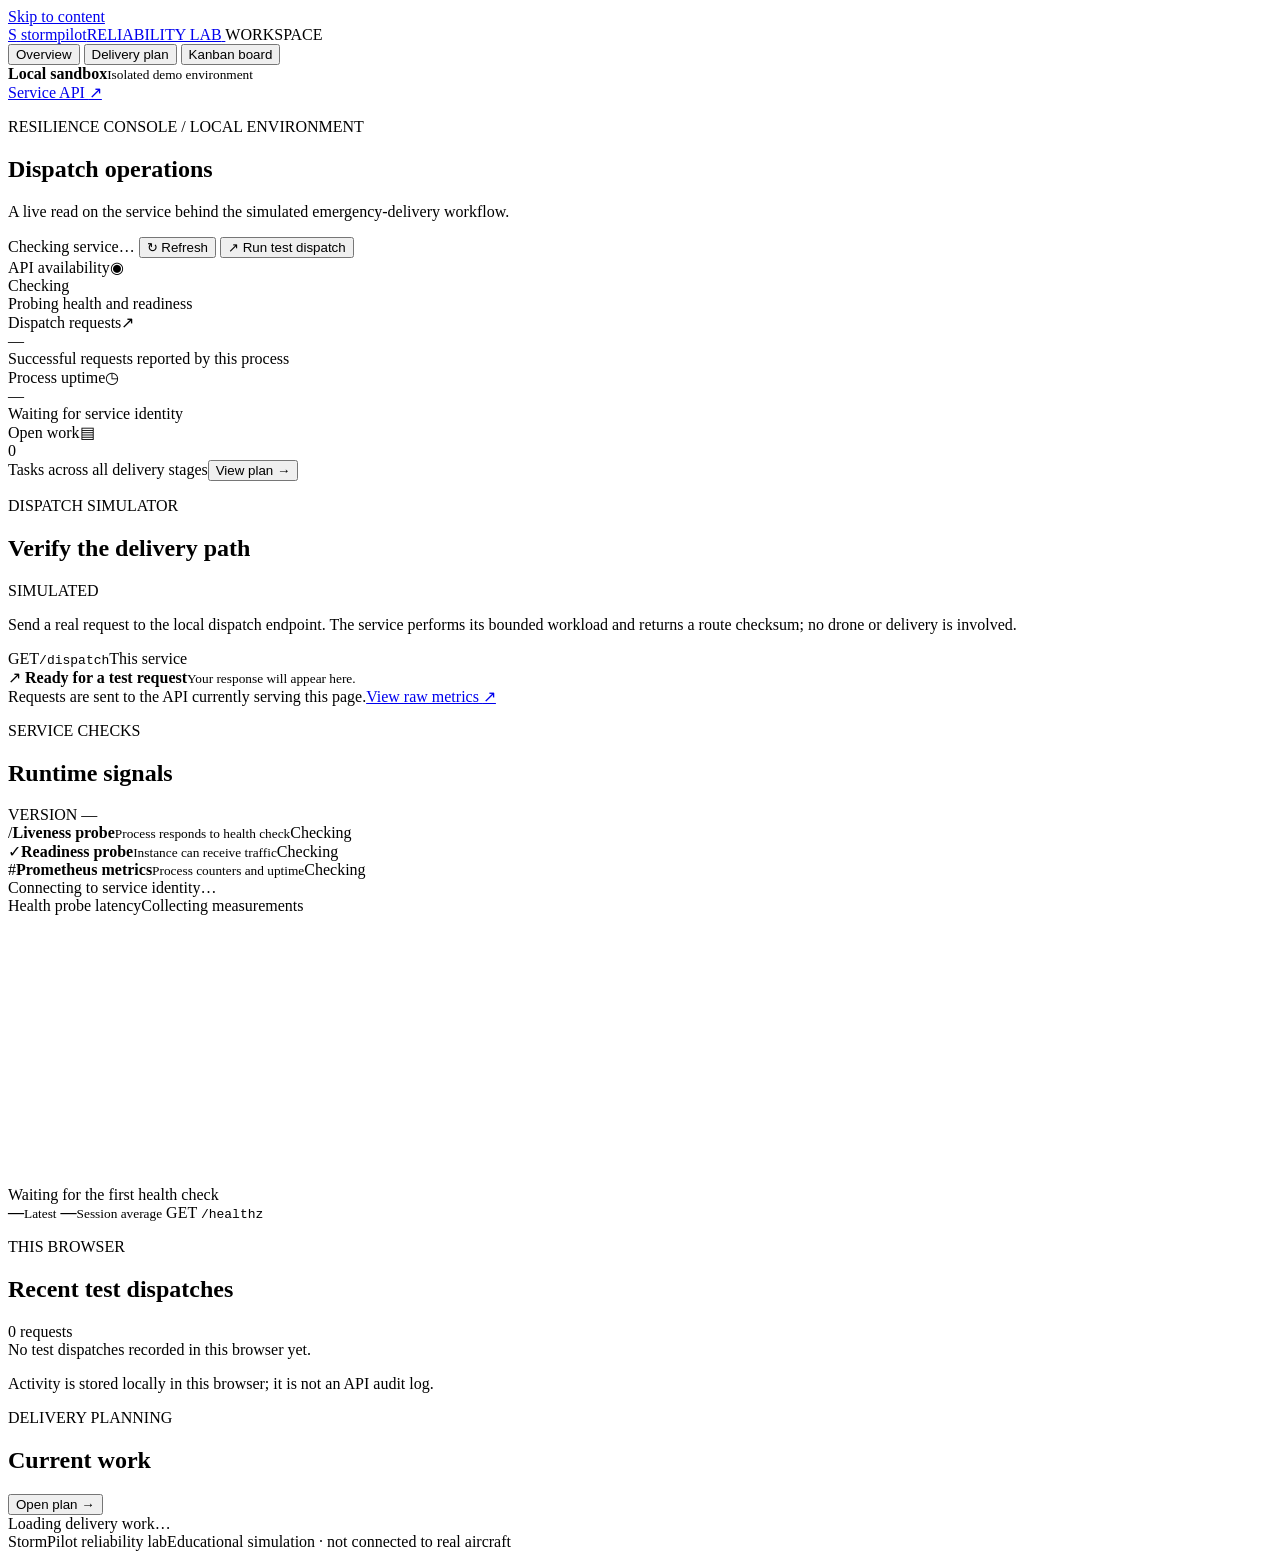
==== app/static/index.html @ d72c87fa "Refactor code structure for improved readability and maintainability" ====
<!doctype html>
<html lang="en">
<head>
<meta charset="utf-8">
<meta name="viewport" content="width=device-width, initial-scale=1">
<meta name="theme-color" content="#f4f5f2">
<meta name="description" content="StormPilot local dispatch reliability and delivery planning console.">
<title>StormPilot — Dispatch operations</title>
<link rel="preconnect" href="https://fonts.googleapis.com">
<link rel="preconnect" href="https://fonts.gstatic.com" crossorigin>
<link href="https://fonts.googleapis.com/css2?family=DM+Sans:wght@400;500;600;700&family=Newsreader:opsz,wght@6..72,500;6..72,600&display=swap" rel="stylesheet">
<link rel="stylesheet" href="/static/style.css">
</head>
<body>
<a class="skip-link" href="#main-content">Skip to content</a>
<div class="app-layout">
  <aside class="sidebar" aria-label="Main navigation">
    <a class="brand" href="#overview" aria-label="StormPilot overview">
      <span class="brand-mark" aria-hidden="true">S</span>
      <span class="brand-name">stormpilot<span>RELIABILITY LAB</span></span>
    </a>
    <span class="nav-caption">WORKSPACE</span>
    <nav class="tabs" aria-label="Workspace">
      <button class="tab active" data-view="overview" type="button"><span class="nav-icon overview-icon" aria-hidden="true"></span>Overview</button>
      <button class="tab" data-view="scrum" type="button"><span class="nav-icon plan-icon" aria-hidden="true"></span>Delivery plan</button>
      <button class="tab" data-view="kanban" type="button"><span class="nav-icon board-icon" aria-hidden="true"></span>Kanban board</button>
    </nav>
    <div class="sidebar-spacer"></div>
    <div class="environment-card">
      <span class="environment-dot" aria-hidden="true"></span>
      <span><strong>Local sandbox</strong><small>Isolated demo environment</small></span>
    </div>
    <a class="api-link" href="/" title="Open the service identity endpoint">Service API <span aria-hidden="true">↗</span></a>
  </aside>

<main id="main-content" class="main-content">
  <section id="view-overview" class="view overview-view">
    <header class="page-header overview-header">
      <div>
        <p class="eyebrow"><span class="live-dot" aria-hidden="true"></span> RESILIENCE CONSOLE <span class="eyebrow-divider">/</span> LOCAL ENVIRONMENT</p>
        <h1>Dispatch operations</h1>
        <p class="page-description">A live read on the service behind the simulated emergency-delivery workflow.</p>
      </div>
      <div class="header-actions">
        <span id="overview-updated" class="updated-label">Checking service…</span>
        <button id="overview-refresh" class="btn btn-ghost" type="button"><span class="button-glyph" aria-hidden="true">↻</span> Refresh</button>
        <button id="dispatch-run" class="btn btn-primary" type="button"><span class="button-glyph" aria-hidden="true">↗</span> Run test dispatch</button>
      </div>
    </header>

    <section class="metric-grid" aria-label="Live service metrics">
      <article class="metric-card service-metric">
        <div class="metric-heading"><span>API availability</span><span class="metric-symbol availability-symbol" aria-hidden="true">◉</span></div>
        <div class="metric-value" id="metric-health">Checking</div>
        <div class="metric-foot"><span id="metric-health-dot" class="status-dot" aria-hidden="true"></span><span id="metric-health-detail">Probing health and readiness</span></div>
      </article>
      <article class="metric-card">
        <div class="metric-heading"><span>Dispatch requests</span><span class="metric-symbol dispatch-symbol" aria-hidden="true">↗</span></div>
        <div class="metric-value" id="metric-dispatches">—</div>
        <div class="metric-foot">Successful requests reported by this process</div>
      </article>
      <article class="metric-card">
        <div class="metric-heading"><span>Process uptime</span><span class="metric-symbol uptime-symbol" aria-hidden="true">◷</span></div>
        <div class="metric-value" id="metric-uptime">—</div>
        <div class="metric-foot" id="metric-instance">Waiting for service identity</div>
      </article>
      <article class="metric-card">
        <div class="metric-heading"><span>Open work</span><span class="metric-symbol work-symbol" aria-hidden="true">▤</span></div>
        <div class="metric-value" id="metric-open-work">0</div>
        <div class="metric-foot"><span id="metric-work-detail">Tasks across all delivery stages</span><button class="text-action" type="button" data-go-view="scrum">View plan <span aria-hidden="true">→</span></button></div>
      </article>
    </section>

    <section class="operations-grid" aria-label="Dispatch and service details">
      <article class="surface dispatch-surface">
        <div class="surface-heading">
          <div><p class="section-kicker">DISPATCH SIMULATOR</p><h2>Verify the delivery path</h2></div>
          <span class="simulation-tag">SIMULATED</span>
        </div>
        <p class="surface-copy">Send a real request to the local dispatch endpoint. The service performs its bounded workload and returns a route checksum; no drone or delivery is involved.</p>
        <div class="dispatch-endpoint"><span class="method-tag">GET</span><code>/dispatch</code><span class="endpoint-local">This service</span></div>
        <div id="dispatch-result" class="dispatch-result" aria-live="polite">
          <span class="result-mark" aria-hidden="true">↗</span>
          <span><strong>Ready for a test request</strong><small>Your response will appear here.</small></span>
        </div>
        <div class="dispatch-footer"><span>Requests are sent to the API currently serving this page.</span><a href="/metrics">View raw metrics <span aria-hidden="true">↗</span></a></div>
      </article>

      <article class="surface checks-surface">
        <div class="surface-heading"><div><p class="section-kicker">SERVICE CHECKS</p><h2>Runtime signals</h2></div><span id="service-version" class="version-tag">VERSION —</span></div>
        <div class="check-row"><span class="check-icon" aria-hidden="true">/</span><span class="check-copy"><strong>Liveness probe</strong><small>Process responds to health check</small></span><span id="check-liveness" class="check-state">Checking</span></div>
        <div class="check-row"><span class="check-icon ready-icon" aria-hidden="true">✓</span><span class="check-copy"><strong>Readiness probe</strong><small>Instance can receive traffic</small></span><span id="check-readiness" class="check-state">Checking</span></div>
        <div class="check-row"><span class="check-icon metrics-icon" aria-hidden="true">#</span><span class="check-copy"><strong>Prometheus metrics</strong><small>Process counters and uptime</small></span><span id="check-metrics" class="check-state">Checking</span></div>
        <div class="checks-note"><span class="status-dot" aria-hidden="true"></span><span id="service-instance">Connecting to service identity…</span></div>
        <div class="probe-trend">
          <div class="probe-trend-heading"><span>Health probe latency</span><span id="probe-window">Collecting measurements</span></div>
          <div class="probe-chart-wrap">
            <svg id="probe-chart" class="probe-chart" viewBox="0 0 360 76" role="img" aria-label="No health probe measurements yet" preserveAspectRatio="none"></svg>
            <span id="probe-empty" class="probe-empty">Waiting for the first health check</span>
          </div>
          <div class="probe-stats">
            <span><strong id="probe-latest">—</strong><small>Latest</small></span>
            <span><strong id="probe-average">—</strong><small>Session average</small></span>
            <span class="probe-endpoint">GET <code>/healthz</code></span>
          </div>
        </div>
      </article>
    </section>

    <section class="lower-grid" aria-label="Recent activity and delivery work">
      <article class="surface activity-surface">
        <div class="surface-heading"><div><p class="section-kicker">THIS BROWSER</p><h2>Recent test dispatches</h2></div><span id="activity-count" class="count-tag">0 requests</span></div>
        <div id="dispatch-activity" class="activity-list"><div class="empty-state">No test dispatches recorded in this browser yet.</div></div>
        <p class="local-note">Activity is stored locally in this browser; it is not an API audit log.</p>
      </article>
      <article class="surface work-surface">
        <div class="surface-heading"><div><p class="section-kicker">DELIVERY PLANNING</p><h2>Current work</h2></div><button class="text-action" type="button" data-go-view="scrum">Open plan <span aria-hidden="true">→</span></button></div>
        <div id="overview-work" class="work-list"><div class="empty-state">Loading delivery work…</div></div>
      </article>
    </section>
    <footer class="page-footer"><span>StormPilot reliability lab</span><span>Educational simulation · not connected to real aircraft</span></footer>
  </section>

  <section id="view-scrum" class="view planning-view" hidden>
    <header class="page-header compact-header"><div><p class="eyebrow">DELIVERY PLANNING <span class="eyebrow-divider">/</span> ITERATION MANAGEMENT</p><h1>Plan the work</h1><p class="page-description">Shape delivery goals, organize the backlog and track sprint progress.</p></div><button id="scrum-new-task" class="btn btn-primary" type="button"><span class="button-glyph" aria-hidden="true">＋</span> New task</button></header>
    <div class="panel">
      <div class="panel-heading"><div><p class="section-kicker">PRODUCT BACKLOG</p><h2>Stories</h2></div></div>
      <form id="story-form" class="form-grid">
        <input name="title" placeholder="User story title" aria-label="User story title" maxlength="200" required>
        <input name="description" placeholder="Description (optional)" aria-label="Story description" maxlength="5000">
        <select name="priority" aria-label="Story priority">
          <option value="low">Low priority</option>
          <option value="medium" selected>Medium priority</option>
          <option value="high">High priority</option>
          <option value="critical">Critical priority</option>
        </select>
        <input name="points" type="number" min="0" max="1000" value="0" title="Story points" aria-label="Story points">
        <select name="sprint_id" id="story-sprint-select" aria-label="Assign story to sprint"><option value="">Backlog</option></select>
        <button class="btn btn-primary" type="submit">Add story</button>
      </form>
      <ul id="story-list" class="card-list"></ul>
    </div>

    <div class="panel">
      <div class="panel-heading"><div><p class="section-kicker">ITERATION MANAGEMENT</p><h2>Sprints</h2></div></div>
      <form id="sprint-form" class="form-grid">
        <input name="name" placeholder="Sprint name" aria-label="Sprint name" maxlength="200" required>
        <input name="goal" placeholder="Sprint goal" aria-label="Sprint goal" maxlength="5000">
        <input name="start_date" type="date" required title="Start date">
        <input name="end_date" type="date" required title="End date">
        <button class="btn btn-primary" type="submit">Create sprint</button>
      </form>
      <div id="sprint-list" class="sprint-grid"></div>
    </div>

    <div class="panel">
      <div class="panel-heading"><div><p class="section-kicker">ASSIGNMENTS</p><h2>Tasks &amp; sprint assignment</h2></div></div>
      <div class="table-wrap">
        <table id="task-table">
          <thead><tr><th>Task</th><th>Sprint</th><th>Status</th><th>Priority</th><th>Assignee</th><th>Due</th><th></th></tr></thead>
          <tbody></tbody>
        </table>
      </div>
    </div>
  </section>

  <section id="view-kanban" class="view" hidden>
    <header class="page-header compact-header board-page-header"><div><p class="eyebrow">DELIVERY PLANNING <span class="eyebrow-divider">/</span> FLOW MANAGEMENT</p><h1>Kanban board</h1><p class="page-description">Move work through delivery and keep in-progress limits visible.</p></div><div class="board-toolbar">
      <button id="wip-toggle" class="btn btn-ghost" type="button">WIP limits</button>
      <button id="kanban-new-task" class="btn btn-primary" type="button"><span class="button-glyph" aria-hidden="true">＋</span> New task</button>
    </div></header>
    <form id="wip-form" class="wip-form" hidden>
      <label>To Do <input name="todo" type="number" min="0" placeholder="∞"></label>
      <label>In Progress <input name="in_progress" type="number" min="0" placeholder="∞"></label>
      <label>Testing <input name="testing" type="number" min="0" placeholder="∞"></label>
      <label>Done <input name="done" type="number" min="0" placeholder="∞"></label>
      <button class="btn btn-primary" type="submit">Save limits</button>
    </form>
    <div id="board" class="board"></div>
  </section>
</main>
</div>

<div id="task-modal" class="modal-backdrop" hidden>
  <form id="task-form" class="modal" role="dialog" aria-modal="true" aria-labelledby="task-modal-title">
    <div class="modal-heading"><div><p class="section-kicker">DELIVERY WORK</p><h2 id="task-modal-title">New task</h2></div><button type="button" id="task-cancel" class="modal-close" aria-label="Close dialog">×</button></div>
    <input type="hidden" name="id">
    <label>Title <input name="title" maxlength="200" required></label>
    <label>Description <textarea name="description" maxlength="5000" rows="3"></textarea></label>
    <div class="form-row">
      <label>Priority
        <select name="priority">
          <option value="low">Low</option><option value="medium" selected>Medium</option><option value="high">High</option><option value="critical">Critical</option>
        </select>
      </label>
      <label>Status
        <select name="status"><option value="todo">To Do</option><option value="in_progress">In Progress</option><option value="testing">Testing</option><option value="done">Done</option></select>
      </label>
    </div>
    <div class="form-row">
      <label>Assignee <input name="assignee" maxlength="100" placeholder="Unassigned"></label>
      <label>Due date <input name="due_date" type="date"></label>
    </div>
    <div class="form-row">
      <label>Sprint <select name="sprint_id" id="task-sprint-select"><option value="">Backlog</option></select></label>
      <label>Story <select name="story_id" id="task-story-select"><option value="">None</option></select></label>
    </div>
    <div class="modal-actions">
      <button type="button" id="task-delete" class="btn btn-danger">Delete task</button>
      <span class="spacer"></span>
      <button type="submit" class="btn btn-primary">Save task</button>
    </div>
  </form>
</div>

<div id="record-modal" class="modal-backdrop" hidden>
  <form id="record-form" class="modal" role="dialog" aria-modal="true" aria-labelledby="record-modal-title">
    <div class="modal-heading">
      <div><p id="record-modal-kicker" class="section-kicker">DELIVERY PLANNING</p><h2 id="record-modal-title">Edit record</h2></div>
      <button type="button" id="record-cancel-icon" class="modal-close" aria-label="Close dialog">×</button>
    </div>
    <div id="record-fields" class="record-fields"></div>
    <div class="modal-actions">
      <button type="button" id="record-cancel" class="btn btn-ghost">Cancel</button>
      <span class="spacer"></span>
      <button type="submit" class="btn btn-primary"><span class="button-glyph" aria-hidden="true">✓</span> Save changes</button>
    </div>
  </form>
</div>

<div id="confirm-modal" class="modal-backdrop" hidden>
  <section class="modal confirm-dialog" role="alertdialog" aria-modal="true" aria-labelledby="confirm-title" aria-describedby="confirm-message">
    <div class="modal-heading">
      <div><p class="section-kicker">CONFIRM ACTION</p><h2 id="confirm-title">Delete record?</h2></div>
      <button type="button" id="confirm-close" class="modal-close" aria-label="Cancel">×</button>
    </div>
    <p id="confirm-message" class="confirm-message"></p>
    <div class="modal-actions">
      <button type="button" id="confirm-cancel" class="btn btn-ghost">Keep record</button>
      <span class="spacer"></span>
      <button type="button" id="confirm-accept" class="btn btn-danger">Delete</button>
    </div>
  </section>
</div>

<div id="toast" role="status" aria-live="polite" hidden></div>
<script src="/static/app.js"></script>
</body>
</html>
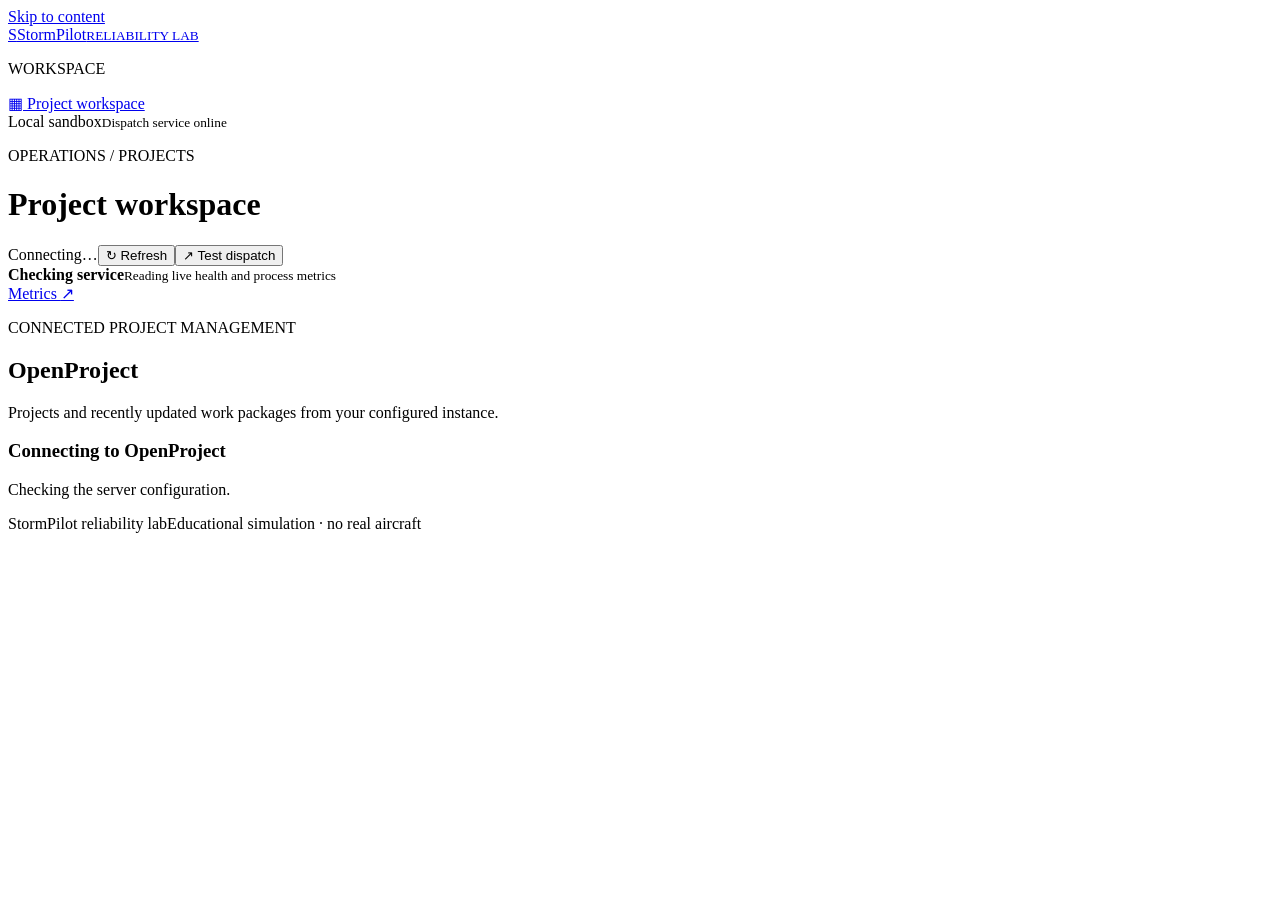
==== commit f95d7e4a: "Refactor project to integrate OpenProject API and remove Kanban functionality - Deleted KANBAN.md do" ====
--- a/app/static/index.html
+++ b/app/static/index.html
@@ -3,247 +3,33 @@
 <head>
 <meta charset="utf-8">
 <meta name="viewport" content="width=device-width, initial-scale=1">
-<meta name="theme-color" content="#f4f5f2">
-<meta name="description" content="StormPilot local dispatch reliability and delivery planning console.">
-<title>StormPilot — Dispatch operations</title>
-<link rel="preconnect" href="https://fonts.googleapis.com">
-<link rel="preconnect" href="https://fonts.gstatic.com" crossorigin>
-<link href="https://fonts.googleapis.com/css2?family=DM+Sans:wght@400;500;600;700&family=Newsreader:opsz,wght@6..72,500;6..72,600&display=swap" rel="stylesheet">
+<meta name="theme-color" content="#f4f6f5">
+<meta name="description" content="StormPilot dispatch reliability and OpenProject workspace.">
+<title>StormPilot | Operations</title>
 <link rel="stylesheet" href="/static/style.css">
+<script src="/static/app.js" defer></script>
 </head>
 <body>
-<a class="skip-link" href="#main-content">Skip to content</a>
-<div class="app-layout">
-  <aside class="sidebar" aria-label="Main navigation">
-    <a class="brand" href="#overview" aria-label="StormPilot overview">
-      <span class="brand-mark" aria-hidden="true">S</span>
-      <span class="brand-name">stormpilot<span>RELIABILITY LAB</span></span>
-    </a>
-    <span class="nav-caption">WORKSPACE</span>
-    <nav class="tabs" aria-label="Workspace">
-      <button class="tab active" data-view="overview" type="button"><span class="nav-icon overview-icon" aria-hidden="true"></span>Overview</button>
-      <button class="tab" data-view="scrum" type="button"><span class="nav-icon plan-icon" aria-hidden="true"></span>Delivery plan</button>
-      <button class="tab" data-view="kanban" type="button"><span class="nav-icon board-icon" aria-hidden="true"></span>Kanban board</button>
-    </nav>
-    <div class="sidebar-spacer"></div>
-    <div class="environment-card">
-      <span class="environment-dot" aria-hidden="true"></span>
-      <span><strong>Local sandbox</strong><small>Isolated demo environment</small></span>
-    </div>
-    <a class="api-link" href="/" title="Open the service identity endpoint">Service API <span aria-hidden="true">↗</span></a>
-  </aside>
-
-<main id="main-content" class="main-content">
-  <section id="view-overview" class="view overview-view">
-    <header class="page-header overview-header">
-      <div>
-        <p class="eyebrow"><span class="live-dot" aria-hidden="true"></span> RESILIENCE CONSOLE <span class="eyebrow-divider">/</span> LOCAL ENVIRONMENT</p>
-        <h1>Dispatch operations</h1>
-        <p class="page-description">A live read on the service behind the simulated emergency-delivery workflow.</p>
-      </div>
-      <div class="header-actions">
-        <span id="overview-updated" class="updated-label">Checking service…</span>
-        <button id="overview-refresh" class="btn btn-ghost" type="button"><span class="button-glyph" aria-hidden="true">↻</span> Refresh</button>
-        <button id="dispatch-run" class="btn btn-primary" type="button"><span class="button-glyph" aria-hidden="true">↗</span> Run test dispatch</button>
-      </div>
-    </header>
-
-    <section class="metric-grid" aria-label="Live service metrics">
-      <article class="metric-card service-metric">
-        <div class="metric-heading"><span>API availability</span><span class="metric-symbol availability-symbol" aria-hidden="true">◉</span></div>
-        <div class="metric-value" id="metric-health">Checking</div>
-        <div class="metric-foot"><span id="metric-health-dot" class="status-dot" aria-hidden="true"></span><span id="metric-health-detail">Probing health and readiness</span></div>
-      </article>
-      <article class="metric-card">
-        <div class="metric-heading"><span>Dispatch requests</span><span class="metric-symbol dispatch-symbol" aria-hidden="true">↗</span></div>
-        <div class="metric-value" id="metric-dispatches">—</div>
-        <div class="metric-foot">Successful requests reported by this process</div>
-      </article>
-      <article class="metric-card">
-        <div class="metric-heading"><span>Process uptime</span><span class="metric-symbol uptime-symbol" aria-hidden="true">◷</span></div>
-        <div class="metric-value" id="metric-uptime">—</div>
-        <div class="metric-foot" id="metric-instance">Waiting for service identity</div>
-      </article>
-      <article class="metric-card">
-        <div class="metric-heading"><span>Open work</span><span class="metric-symbol work-symbol" aria-hidden="true">▤</span></div>
-        <div class="metric-value" id="metric-open-work">0</div>
-        <div class="metric-foot"><span id="metric-work-detail">Tasks across all delivery stages</span><button class="text-action" type="button" data-go-view="scrum">View plan <span aria-hidden="true">→</span></button></div>
-      </article>
-    </section>
-
-    <section class="operations-grid" aria-label="Dispatch and service details">
-      <article class="surface dispatch-surface">
-        <div class="surface-heading">
-          <div><p class="section-kicker">DISPATCH SIMULATOR</p><h2>Verify the delivery path</h2></div>
-          <span class="simulation-tag">SIMULATED</span>
-        </div>
-        <p class="surface-copy">Send a real request to the local dispatch endpoint. The service performs its bounded workload and returns a route checksum; no drone or delivery is involved.</p>
-        <div class="dispatch-endpoint"><span class="method-tag">GET</span><code>/dispatch</code><span class="endpoint-local">This service</span></div>
-        <div id="dispatch-result" class="dispatch-result" aria-live="polite">
-          <span class="result-mark" aria-hidden="true">↗</span>
-          <span><strong>Ready for a test request</strong><small>Your response will appear here.</small></span>
-        </div>
-        <div class="dispatch-footer"><span>Requests are sent to the API currently serving this page.</span><a href="/metrics">View raw metrics <span aria-hidden="true">↗</span></a></div>
-      </article>
-
-      <article class="surface checks-surface">
-        <div class="surface-heading"><div><p class="section-kicker">SERVICE CHECKS</p><h2>Runtime signals</h2></div><span id="service-version" class="version-tag">VERSION —</span></div>
-        <div class="check-row"><span class="check-icon" aria-hidden="true">/</span><span class="check-copy"><strong>Liveness probe</strong><small>Process responds to health check</small></span><span id="check-liveness" class="check-state">Checking</span></div>
-        <div class="check-row"><span class="check-icon ready-icon" aria-hidden="true">✓</span><span class="check-copy"><strong>Readiness probe</strong><small>Instance can receive traffic</small></span><span id="check-readiness" class="check-state">Checking</span></div>
-        <div class="check-row"><span class="check-icon metrics-icon" aria-hidden="true">#</span><span class="check-copy"><strong>Prometheus metrics</strong><small>Process counters and uptime</small></span><span id="check-metrics" class="check-state">Checking</span></div>
-        <div class="checks-note"><span class="status-dot" aria-hidden="true"></span><span id="service-instance">Connecting to service identity…</span></div>
-        <div class="probe-trend">
-          <div class="probe-trend-heading"><span>Health probe latency</span><span id="probe-window">Collecting measurements</span></div>
-          <div class="probe-chart-wrap">
-            <svg id="probe-chart" class="probe-chart" viewBox="0 0 360 76" role="img" aria-label="No health probe measurements yet" preserveAspectRatio="none"></svg>
-            <span id="probe-empty" class="probe-empty">Waiting for the first health check</span>
-          </div>
-          <div class="probe-stats">
-            <span><strong id="probe-latest">—</strong><small>Latest</small></span>
-            <span><strong id="probe-average">—</strong><small>Session average</small></span>
-            <span class="probe-endpoint">GET <code>/healthz</code></span>
-          </div>
-        </div>
-      </article>
-    </section>
-
-    <section class="lower-grid" aria-label="Recent activity and delivery work">
-      <article class="surface activity-surface">
-        <div class="surface-heading"><div><p class="section-kicker">THIS BROWSER</p><h2>Recent test dispatches</h2></div><span id="activity-count" class="count-tag">0 requests</span></div>
-        <div id="dispatch-activity" class="activity-list"><div class="empty-state">No test dispatches recorded in this browser yet.</div></div>
-        <p class="local-note">Activity is stored locally in this browser; it is not an API audit log.</p>
-      </article>
-      <article class="surface work-surface">
-        <div class="surface-heading"><div><p class="section-kicker">DELIVERY PLANNING</p><h2>Current work</h2></div><button class="text-action" type="button" data-go-view="scrum">Open plan <span aria-hidden="true">→</span></button></div>
-        <div id="overview-work" class="work-list"><div class="empty-state">Loading delivery work…</div></div>
-      </article>
-    </section>
-    <footer class="page-footer"><span>StormPilot reliability lab</span><span>Educational simulation · not connected to real aircraft</span></footer>
-  </section>
-
-  <section id="view-scrum" class="view planning-view" hidden>
-    <header class="page-header compact-header"><div><p class="eyebrow">DELIVERY PLANNING <span class="eyebrow-divider">/</span> ITERATION MANAGEMENT</p><h1>Plan the work</h1><p class="page-description">Shape delivery goals, organize the backlog and track sprint progress.</p></div><button id="scrum-new-task" class="btn btn-primary" type="button"><span class="button-glyph" aria-hidden="true">＋</span> New task</button></header>
-    <div class="panel">
-      <div class="panel-heading"><div><p class="section-kicker">PRODUCT BACKLOG</p><h2>Stories</h2></div></div>
-      <form id="story-form" class="form-grid">
-        <input name="title" placeholder="User story title" aria-label="User story title" maxlength="200" required>
-        <input name="description" placeholder="Description (optional)" aria-label="Story description" maxlength="5000">
-        <select name="priority" aria-label="Story priority">
-          <option value="low">Low priority</option>
-          <option value="medium" selected>Medium priority</option>
-          <option value="high">High priority</option>
-          <option value="critical">Critical priority</option>
-        </select>
-        <input name="points" type="number" min="0" max="1000" value="0" title="Story points" aria-label="Story points">
-        <select name="sprint_id" id="story-sprint-select" aria-label="Assign story to sprint"><option value="">Backlog</option></select>
-        <button class="btn btn-primary" type="submit">Add story</button>
-      </form>
-      <ul id="story-list" class="card-list"></ul>
-    </div>
-
-    <div class="panel">
-      <div class="panel-heading"><div><p class="section-kicker">ITERATION MANAGEMENT</p><h2>Sprints</h2></div></div>
-      <form id="sprint-form" class="form-grid">
-        <input name="name" placeholder="Sprint name" aria-label="Sprint name" maxlength="200" required>
-        <input name="goal" placeholder="Sprint goal" aria-label="Sprint goal" maxlength="5000">
-        <input name="start_date" type="date" required title="Start date">
-        <input name="end_date" type="date" required title="End date">
-        <button class="btn btn-primary" type="submit">Create sprint</button>
-      </form>
-      <div id="sprint-list" class="sprint-grid"></div>
-    </div>
-
-    <div class="panel">
-      <div class="panel-heading"><div><p class="section-kicker">ASSIGNMENTS</p><h2>Tasks &amp; sprint assignment</h2></div></div>
-      <div class="table-wrap">
-        <table id="task-table">
-          <thead><tr><th>Task</th><th>Sprint</th><th>Status</th><th>Priority</th><th>Assignee</th><th>Due</th><th></th></tr></thead>
-          <tbody></tbody>
-        </table>
-      </div>
+<a class="skip-link" href="#main">Skip to content</a>
+<aside class="sidebar">
+  <a class="brand" href="/ui"><span class="brand-icon">S</span><span>StormPilot<small>RELIABILITY LAB</small></span></a>
+  <p class="nav-label">WORKSPACE</p>
+  <a class="nav-link active" href="#workspace" aria-current="page"><span aria-hidden="true">▦</span> Project workspace</a>
+  <div class="sidebar-bottom"><span class="status-dot"></span><span>Local sandbox<small>Dispatch service online</small></span></div>
+</aside>
+<main id="main" class="main">
+  <header class="topbar"><div><p class="eyebrow">OPERATIONS / PROJECTS</p><h1>Project workspace</h1></div><div class="top-actions"><span id="last-updated" class="muted">Connecting…</span><button id="refresh" class="button secondary" type="button"><span aria-hidden="true">↻</span> Refresh</button><button id="dispatch" class="button primary" type="button"><span aria-hidden="true">↗</span> Test dispatch</button></div></header>
+  <section class="service-strip" aria-label="Dispatch API status"><div><span class="signal"></span><span><strong id="service-state">Checking service</strong><small id="service-detail">Reading live health and process metrics</small></span></div><a href="/metrics">Metrics <span aria-hidden="true">↗</span></a></section>
+  <section class="workspace-head"><div><p class="eyebrow">CONNECTED PROJECT MANAGEMENT</p><h2>OpenProject</h2><p>Projects and recently updated work packages from your configured instance.</p></div><a id="instance-link" class="button secondary" href="#" target="_blank" rel="noopener noreferrer" hidden>Open instance <span aria-hidden="true">↗</span></a></section>
+  <section id="workspace-state" class="state-panel" aria-live="polite"><span class="spinner" aria-hidden="true"></span><div><h3>Connecting to OpenProject</h3><p>Checking the server configuration.</p></div></section>
+  <section id="workspace-data" hidden>
+    <div class="summary-row"><div><strong id="project-count">—</strong><span>Projects</span></div><div><strong id="work-count">—</strong><span>Work packages</span></div><span id="instance-host" class="host-label"></span></div>
+    <div class="content-grid">
+      <section class="data-section"><div class="section-heading"><div><p class="eyebrow">YOUR PORTFOLIO</p><h3>Projects</h3></div><span id="project-total" class="count">0</span></div><div id="projects" class="project-list"></div></section>
+      <section class="data-section"><div class="section-heading"><div><p class="eyebrow">LATEST ACTIVITY</p><h3>Work packages</h3></div><span id="work-total" class="count">0</span></div><div id="work-packages" class="work-list"></div></section>
     </div>
   </section>
-
-  <section id="view-kanban" class="view" hidden>
-    <header class="page-header compact-header board-page-header"><div><p class="eyebrow">DELIVERY PLANNING <span class="eyebrow-divider">/</span> FLOW MANAGEMENT</p><h1>Kanban board</h1><p class="page-description">Move work through delivery and keep in-progress limits visible.</p></div><div class="board-toolbar">
-      <button id="wip-toggle" class="btn btn-ghost" type="button">WIP limits</button>
-      <button id="kanban-new-task" class="btn btn-primary" type="button"><span class="button-glyph" aria-hidden="true">＋</span> New task</button>
-    </div></header>
-    <form id="wip-form" class="wip-form" hidden>
-      <label>To Do <input name="todo" type="number" min="0" placeholder="∞"></label>
-      <label>In Progress <input name="in_progress" type="number" min="0" placeholder="∞"></label>
-      <label>Testing <input name="testing" type="number" min="0" placeholder="∞"></label>
-      <label>Done <input name="done" type="number" min="0" placeholder="∞"></label>
-      <button class="btn btn-primary" type="submit">Save limits</button>
-    </form>
-    <div id="board" class="board"></div>
-  </section>
+  <footer><span>StormPilot reliability lab</span><span>Educational simulation · no real aircraft</span></footer>
 </main>
-</div>
-
-<div id="task-modal" class="modal-backdrop" hidden>
-  <form id="task-form" class="modal" role="dialog" aria-modal="true" aria-labelledby="task-modal-title">
-    <div class="modal-heading"><div><p class="section-kicker">DELIVERY WORK</p><h2 id="task-modal-title">New task</h2></div><button type="button" id="task-cancel" class="modal-close" aria-label="Close dialog">×</button></div>
-    <input type="hidden" name="id">
-    <label>Title <input name="title" maxlength="200" required></label>
-    <label>Description <textarea name="description" maxlength="5000" rows="3"></textarea></label>
-    <div class="form-row">
-      <label>Priority
-        <select name="priority">
-          <option value="low">Low</option><option value="medium" selected>Medium</option><option value="high">High</option><option value="critical">Critical</option>
-        </select>
-      </label>
-      <label>Status
-        <select name="status"><option value="todo">To Do</option><option value="in_progress">In Progress</option><option value="testing">Testing</option><option value="done">Done</option></select>
-      </label>
-    </div>
-    <div class="form-row">
-      <label>Assignee <input name="assignee" maxlength="100" placeholder="Unassigned"></label>
-      <label>Due date <input name="due_date" type="date"></label>
-    </div>
-    <div class="form-row">
-      <label>Sprint <select name="sprint_id" id="task-sprint-select"><option value="">Backlog</option></select></label>
-      <label>Story <select name="story_id" id="task-story-select"><option value="">None</option></select></label>
-    </div>
-    <div class="modal-actions">
-      <button type="button" id="task-delete" class="btn btn-danger">Delete task</button>
-      <span class="spacer"></span>
-      <button type="submit" class="btn btn-primary">Save task</button>
-    </div>
-  </form>
-</div>
-
-<div id="record-modal" class="modal-backdrop" hidden>
-  <form id="record-form" class="modal" role="dialog" aria-modal="true" aria-labelledby="record-modal-title">
-    <div class="modal-heading">
-      <div><p id="record-modal-kicker" class="section-kicker">DELIVERY PLANNING</p><h2 id="record-modal-title">Edit record</h2></div>
-      <button type="button" id="record-cancel-icon" class="modal-close" aria-label="Close dialog">×</button>
-    </div>
-    <div id="record-fields" class="record-fields"></div>
-    <div class="modal-actions">
-      <button type="button" id="record-cancel" class="btn btn-ghost">Cancel</button>
-      <span class="spacer"></span>
-      <button type="submit" class="btn btn-primary"><span class="button-glyph" aria-hidden="true">✓</span> Save changes</button>
-    </div>
-  </form>
-</div>
-
-<div id="confirm-modal" class="modal-backdrop" hidden>
-  <section class="modal confirm-dialog" role="alertdialog" aria-modal="true" aria-labelledby="confirm-title" aria-describedby="confirm-message">
-    <div class="modal-heading">
-      <div><p class="section-kicker">CONFIRM ACTION</p><h2 id="confirm-title">Delete record?</h2></div>
-      <button type="button" id="confirm-close" class="modal-close" aria-label="Cancel">×</button>
-    </div>
-    <p id="confirm-message" class="confirm-message"></p>
-    <div class="modal-actions">
-      <button type="button" id="confirm-cancel" class="btn btn-ghost">Keep record</button>
-      <span class="spacer"></span>
-      <button type="button" id="confirm-accept" class="btn btn-danger">Delete</button>
-    </div>
-  </section>
-</div>
-
-<div id="toast" role="status" aria-live="polite" hidden></div>
-<script src="/static/app.js"></script>
 </body>
 </html>
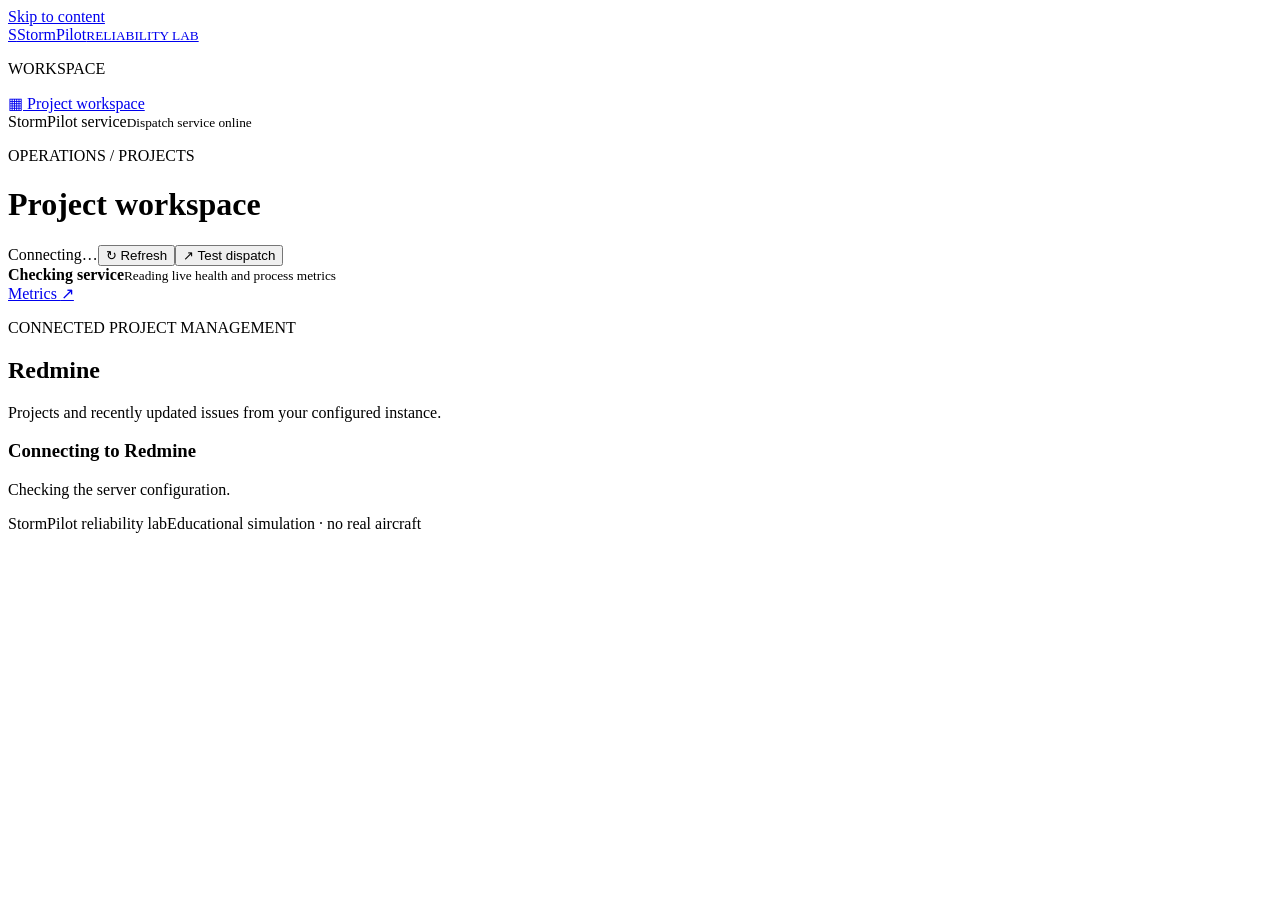
==== commit 3aa4f875: "Refactor application to integrate Redmine instead of OpenProject - Updated server API to handle requ" ====
--- a/app/static/index.html
+++ b/app/static/index.html
@@ -4,7 +4,7 @@
 <meta charset="utf-8">
 <meta name="viewport" content="width=device-width, initial-scale=1">
 <meta name="theme-color" content="#f4f6f5">
-<meta name="description" content="StormPilot dispatch reliability and OpenProject workspace.">
+<meta name="description" content="StormPilot dispatch reliability and Redmine workspace.">
 <title>StormPilot | Operations</title>
 <link rel="stylesheet" href="/static/style.css">
 <script src="/static/app.js" defer></script>
@@ -15,18 +15,18 @@
   <a class="brand" href="/ui"><span class="brand-icon">S</span><span>StormPilot<small>RELIABILITY LAB</small></span></a>
   <p class="nav-label">WORKSPACE</p>
   <a class="nav-link active" href="#workspace" aria-current="page"><span aria-hidden="true">▦</span> Project workspace</a>
-  <div class="sidebar-bottom"><span class="status-dot"></span><span>Local sandbox<small>Dispatch service online</small></span></div>
+  <div class="sidebar-bottom"><span class="status-dot"></span><span>StormPilot service<small>Dispatch service online</small></span></div>
 </aside>
 <main id="main" class="main">
   <header class="topbar"><div><p class="eyebrow">OPERATIONS / PROJECTS</p><h1>Project workspace</h1></div><div class="top-actions"><span id="last-updated" class="muted">Connecting…</span><button id="refresh" class="button secondary" type="button"><span aria-hidden="true">↻</span> Refresh</button><button id="dispatch" class="button primary" type="button"><span aria-hidden="true">↗</span> Test dispatch</button></div></header>
   <section class="service-strip" aria-label="Dispatch API status"><div><span class="signal"></span><span><strong id="service-state">Checking service</strong><small id="service-detail">Reading live health and process metrics</small></span></div><a href="/metrics">Metrics <span aria-hidden="true">↗</span></a></section>
-  <section class="workspace-head"><div><p class="eyebrow">CONNECTED PROJECT MANAGEMENT</p><h2>OpenProject</h2><p>Projects and recently updated work packages from your configured instance.</p></div><a id="instance-link" class="button secondary" href="#" target="_blank" rel="noopener noreferrer" hidden>Open instance <span aria-hidden="true">↗</span></a></section>
-  <section id="workspace-state" class="state-panel" aria-live="polite"><span class="spinner" aria-hidden="true"></span><div><h3>Connecting to OpenProject</h3><p>Checking the server configuration.</p></div></section>
+  <section class="workspace-head"><div><p class="eyebrow">CONNECTED PROJECT MANAGEMENT</p><h2>Redmine</h2><p>Projects and recently updated issues from your configured instance.</p></div><a id="instance-link" class="button secondary" href="#" target="_blank" rel="noopener noreferrer" hidden>Open instance <span aria-hidden="true">↗</span></a></section>
+  <section id="workspace-state" class="state-panel" aria-live="polite"><span class="spinner" aria-hidden="true"></span><div><h3>Connecting to Redmine</h3><p>Checking the server configuration.</p></div></section>
   <section id="workspace-data" hidden>
-    <div class="summary-row"><div><strong id="project-count">—</strong><span>Projects</span></div><div><strong id="work-count">—</strong><span>Work packages</span></div><span id="instance-host" class="host-label"></span></div>
+    <div class="summary-row"><div><strong id="project-count">—</strong><span>Projects</span></div><div><strong id="issues-count">—</strong><span>Issues</span></div><span id="instance-host" class="host-label"></span></div>
     <div class="content-grid">
       <section class="data-section"><div class="section-heading"><div><p class="eyebrow">YOUR PORTFOLIO</p><h3>Projects</h3></div><span id="project-total" class="count">0</span></div><div id="projects" class="project-list"></div></section>
-      <section class="data-section"><div class="section-heading"><div><p class="eyebrow">LATEST ACTIVITY</p><h3>Work packages</h3></div><span id="work-total" class="count">0</span></div><div id="work-packages" class="work-list"></div></section>
+      <section class="data-section"><div class="section-heading"><div><p class="eyebrow">LATEST ACTIVITY</p><h3>Issues</h3></div><span id="issues-total" class="count">0</span></div><div id="issues" class="work-list"></div></section>
     </div>
   </section>
   <footer><span>StormPilot reliability lab</span><span>Educational simulation · no real aircraft</span></footer>
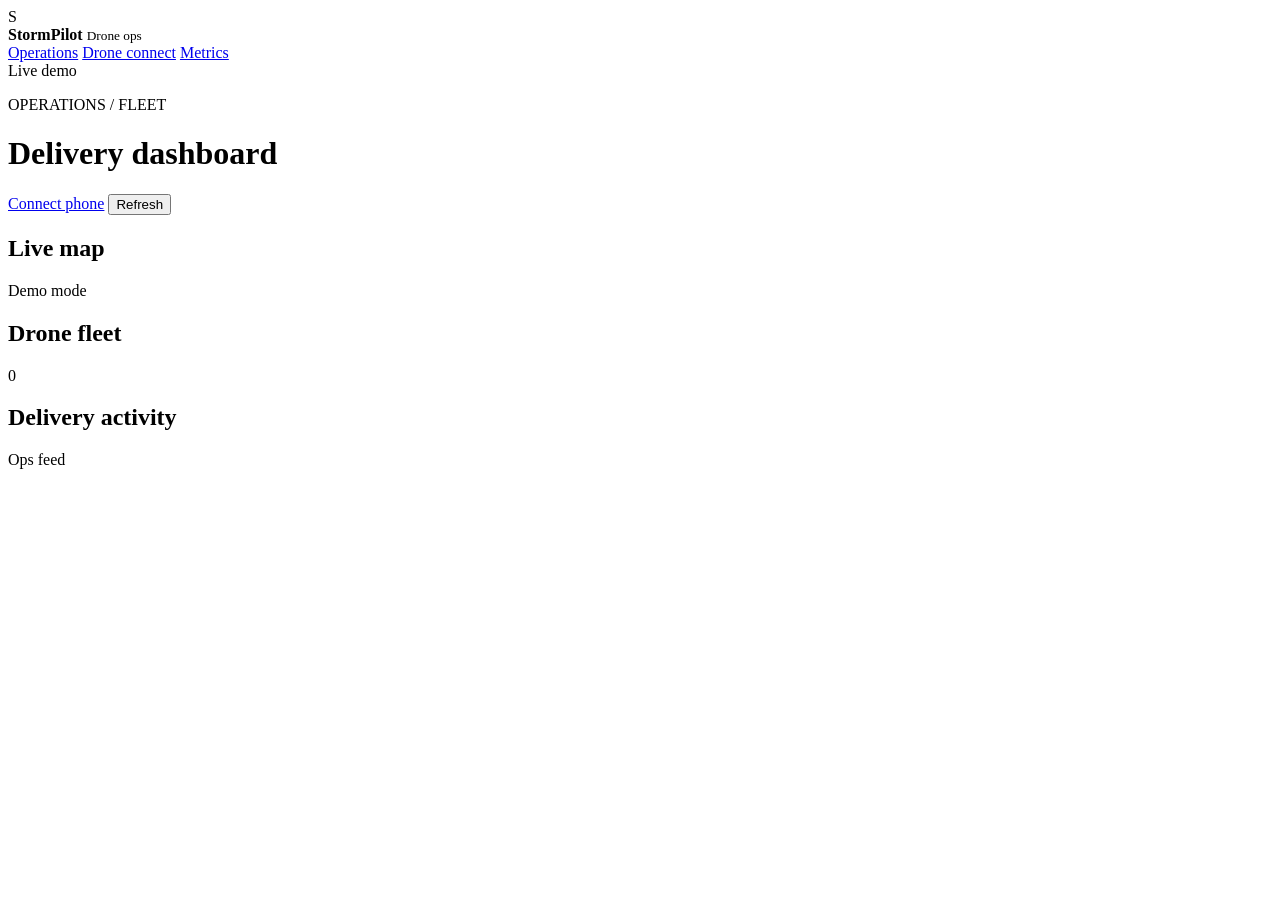
==== commit 4b3768f5: "feat: Revamp UI for StormPilot Fleet Operations - Updated index.html to enhance layout and navigatio" ====
--- a/app/static/index.html
+++ b/app/static/index.html
@@ -1,35 +1,75 @@
-<!doctype html>
+﻿<!doctype html>
 <html lang="en">
 <head>
-<meta charset="utf-8">
-<meta name="viewport" content="width=device-width, initial-scale=1">
-<meta name="theme-color" content="#f4f6f5">
-<meta name="description" content="StormPilot dispatch reliability and Redmine workspace.">
-<title>StormPilot | Operations</title>
-<link rel="stylesheet" href="/static/style.css">
-<script src="/static/app.js" defer></script>
+  <meta charset="utf-8">
+  <meta name="viewport" content="width=device-width, initial-scale=1">
+  <meta name="theme-color" content="#0b1220">
+  <title>StormPilot Fleet Operations</title>
+  <link rel="stylesheet" href="/static/style.css">
 </head>
 <body>
-<a class="skip-link" href="#main">Skip to content</a>
-<aside class="sidebar">
-  <a class="brand" href="/ui"><span class="brand-icon">S</span><span>StormPilot<small>RELIABILITY LAB</small></span></a>
-  <p class="nav-label">WORKSPACE</p>
-  <a class="nav-link active" href="#workspace" aria-current="page"><span aria-hidden="true">▦</span> Project workspace</a>
-  <div class="sidebar-bottom"><span class="status-dot"></span><span>StormPilot service<small>Dispatch service online</small></span></div>
-</aside>
-<main id="main" class="main">
-  <header class="topbar"><div><p class="eyebrow">OPERATIONS / PROJECTS</p><h1>Project workspace</h1></div><div class="top-actions"><span id="last-updated" class="muted">Connecting…</span><button id="refresh" class="button secondary" type="button"><span aria-hidden="true">↻</span> Refresh</button><button id="dispatch" class="button primary" type="button"><span aria-hidden="true">↗</span> Test dispatch</button></div></header>
-  <section class="service-strip" aria-label="Dispatch API status"><div><span class="signal"></span><span><strong id="service-state">Checking service</strong><small id="service-detail">Reading live health and process metrics</small></span></div><a href="/metrics">Metrics <span aria-hidden="true">↗</span></a></section>
-  <section class="workspace-head"><div><p class="eyebrow">CONNECTED PROJECT MANAGEMENT</p><h2>Redmine</h2><p>Projects and recently updated issues from your configured instance.</p></div><a id="instance-link" class="button secondary" href="#" target="_blank" rel="noopener noreferrer" hidden>Open instance <span aria-hidden="true">↗</span></a></section>
-  <section id="workspace-state" class="state-panel" aria-live="polite"><span class="spinner" aria-hidden="true"></span><div><h3>Connecting to Redmine</h3><p>Checking the server configuration.</p></div></section>
-  <section id="workspace-data" hidden>
-    <div class="summary-row"><div><strong id="project-count">—</strong><span>Projects</span></div><div><strong id="issues-count">—</strong><span>Issues</span></div><span id="instance-host" class="host-label"></span></div>
-    <div class="content-grid">
-      <section class="data-section"><div class="section-heading"><div><p class="eyebrow">YOUR PORTFOLIO</p><h3>Projects</h3></div><span id="project-total" class="count">0</span></div><div id="projects" class="project-list"></div></section>
-      <section class="data-section"><div class="section-heading"><div><p class="eyebrow">LATEST ACTIVITY</p><h3>Issues</h3></div><span id="issues-total" class="count">0</span></div><div id="issues" class="work-list"></div></section>
-    </div>
-  </section>
-  <footer><span>StormPilot reliability lab</span><span>Educational simulation · no real aircraft</span></footer>
-</main>
+  <div class="layout">
+    <aside class="sidebar">
+      <div class="brand">
+        <div class="brand-mark">S</div>
+        <div>
+          <strong>StormPilot</strong>
+          <small>Drone ops</small>
+        </div>
+      </div>
+      <nav>
+        <a class="nav-item active" href="/ui">Operations</a>
+        <a class="nav-item" href="/drone/connect">Drone connect</a>
+        <a class="nav-item" href="/metrics">Metrics</a>
+      </nav>
+      <div class="sidebar-footer">
+        <span class="status-dot"></span>
+        <span>Live demo</span>
+      </div>
+    </aside>
+
+    <main class="main-content">
+      <header class="topbar">
+        <div>
+          <p class="eyebrow">OPERATIONS / FLEET</p>
+          <h1>Delivery dashboard</h1>
+        </div>
+        <div class="top-actions">
+          <a class="button secondary" href="/drone/connect">Connect phone</a>
+          <button id="refreshButton" class="button primary" type="button">Refresh</button>
+        </div>
+      </header>
+
+      <section class="stats-grid" id="statsGrid"></section>
+
+      <section class="panel map-panel">
+        <div class="panel-header">
+          <h2>Live map</h2>
+          <span id="mapStatus" class="pill warning">Demo mode</span>
+        </div>
+        <div id="map" aria-label="Google map of drone fleet"></div>
+      </section>
+
+      <section class="content-grid">
+        <section class="panel">
+          <div class="panel-header">
+            <h2>Drone fleet</h2>
+            <span id="fleetCount" class="pill">0</span>
+          </div>
+          <div id="fleetList" class="fleet-list"></div>
+        </section>
+
+        <section class="panel">
+          <div class="panel-header">
+            <h2>Delivery activity</h2>
+            <span class="pill neutral">Ops feed</span>
+          </div>
+          <div id="deliveryList" class="delivery-list"></div>
+        </section>
+      </section>
+    </main>
+  </div>
+
+  <script src="/static/app.js" defer></script>
 </body>
-</html>
+</html>
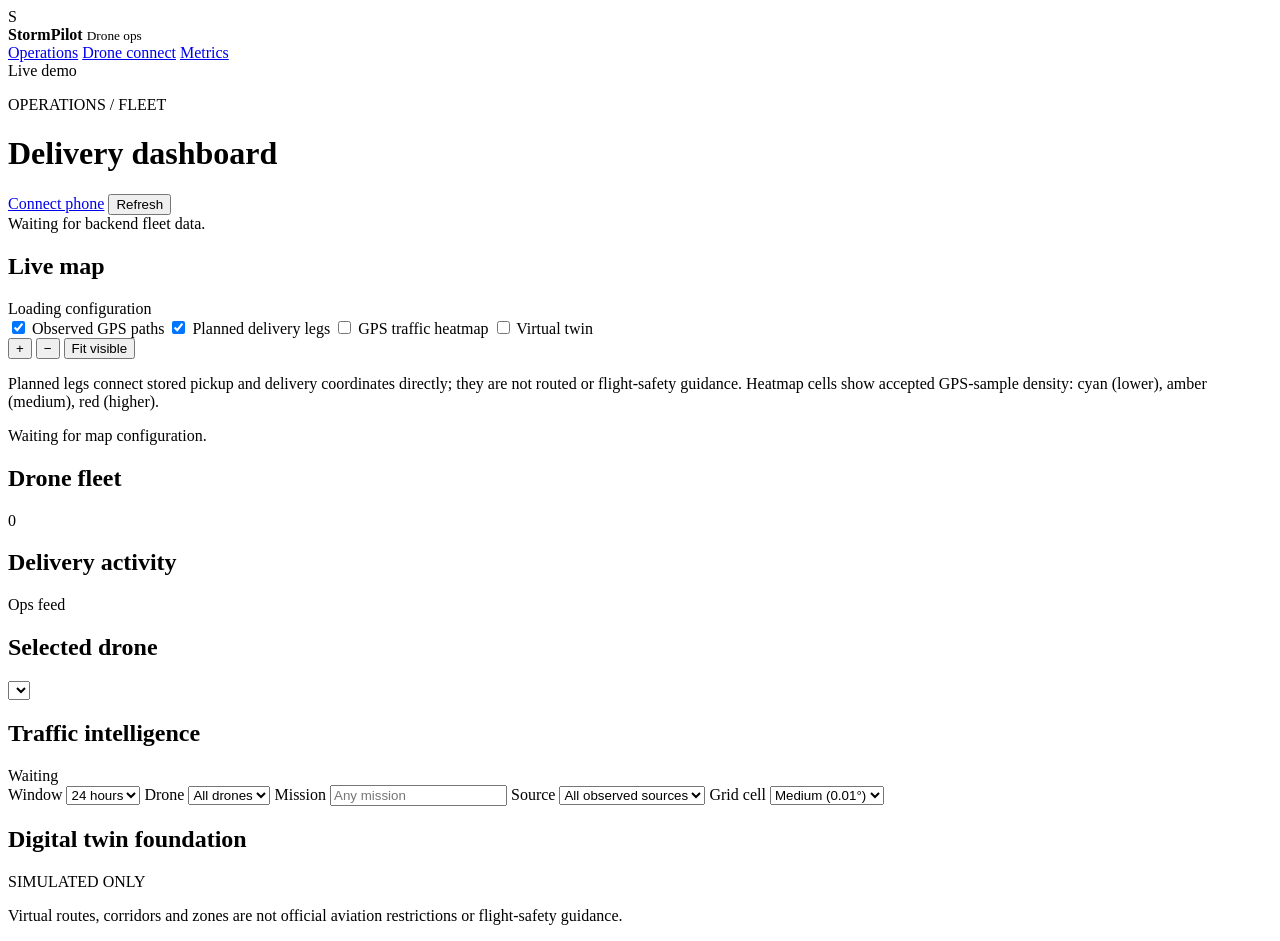
==== commit 87098921: "feat: add live fleet command centre and digital twin Co-authored-by: Copilot <223556219+Copilot@user" ====
--- a/app/static/index.html
+++ b/app/static/index.html
@@ -40,13 +40,27 @@
         </div>
       </header>
 
+      <div id="fleetMessage" class="status-block" role="status">Waiting for backend fleet data.</div>
       <section class="stats-grid" id="statsGrid"></section>
 
       <section class="panel map-panel">
         <div class="panel-header">
           <h2>Live map</h2>
-          <span id="mapStatus" class="pill warning">Demo mode</span>
+          <span id="mapStatus" class="pill warning">Loading configuration</span>
         </div>
+        <div class="map-toolbar">
+          <label><input id="showObservedRoutes" type="checkbox" checked> Observed GPS paths</label>
+          <label><input id="showPlannedRoutes" type="checkbox" checked> Planned delivery legs</label>
+          <label><input id="showTraffic" type="checkbox"> GPS traffic heatmap</label>
+          <label><input id="showTwin" type="checkbox"> Virtual twin</label>
+          <div class="map-actions">
+            <button id="zoomIn" class="button secondary" type="button" aria-label="Zoom in">+</button>
+            <button id="zoomOut" class="button secondary" type="button" aria-label="Zoom out">−</button>
+            <button id="fitMap" class="button secondary" type="button">Fit visible</button>
+          </div>
+        </div>
+        <p class="muted-copy map-note">Planned legs connect stored pickup and delivery coordinates directly; they are not routed or flight-safety guidance. Heatmap cells show accepted GPS-sample density: cyan (lower), amber (medium), red (higher).</p>
+        <div id="mapMessage" class="status-block" role="status">Waiting for map configuration.</div>
         <div id="map" aria-label="Google map of drone fleet"></div>
       </section>
 
@@ -67,6 +81,50 @@
           <div id="deliveryList" class="delivery-list"></div>
         </section>
       </section>
+
+      <section class="content-grid intelligence-grid">
+        <section class="panel">
+          <div class="panel-header">
+            <h2>Selected drone</h2>
+            <select id="selectedDrone" aria-label="Select drone"></select>
+          </div>
+          <div id="droneDetails" class="details-grid"></div>
+        </section>
+
+        <section class="panel">
+          <div class="panel-header"><h2>Traffic intelligence</h2><span id="trafficOrigin" class="pill neutral">Waiting</span></div>
+          <div class="traffic-filters">
+            <label>Window
+              <select id="trafficWindow">
+                <option value="1">1 hour</option><option value="6">6 hours</option>
+                <option value="24" selected>24 hours</option><option value="168">7 days</option>
+              </select>
+            </label>
+            <label>Drone <select id="trafficDrone"><option value="">All drones</option></select></label>
+            <label>Mission <input id="trafficMission" type="text" maxlength="64" placeholder="Any mission"></label>
+            <label>Source
+              <select id="trafficSource"><option value="ALL">All observed sources</option><option value="PHONE_GPS">Phone GPS</option></select>
+            </label>
+            <label>Grid cell
+              <select id="trafficCellSize">
+                <option value="0.005">Fine (0.005°)</option>
+                <option value="0.01" selected>Medium (0.01°)</option>
+                <option value="0.02">Wide (0.02°)</option>
+              </select>
+            </label>
+          </div>
+          <div id="trafficSummary" class="traffic-summary"></div>
+        </section>
+      </section>
+
+      <section class="panel twin-panel">
+        <div class="panel-header">
+          <h2>Digital twin foundation</h2>
+          <span class="pill warning">SIMULATED ONLY</span>
+        </div>
+        <p id="twinWarning" class="muted-copy">Virtual routes, corridors and zones are not official aviation restrictions or flight-safety guidance.</p>
+        <div id="twinSummary" class="traffic-summary"></div>
+      </section>
     </main>
   </div>
 
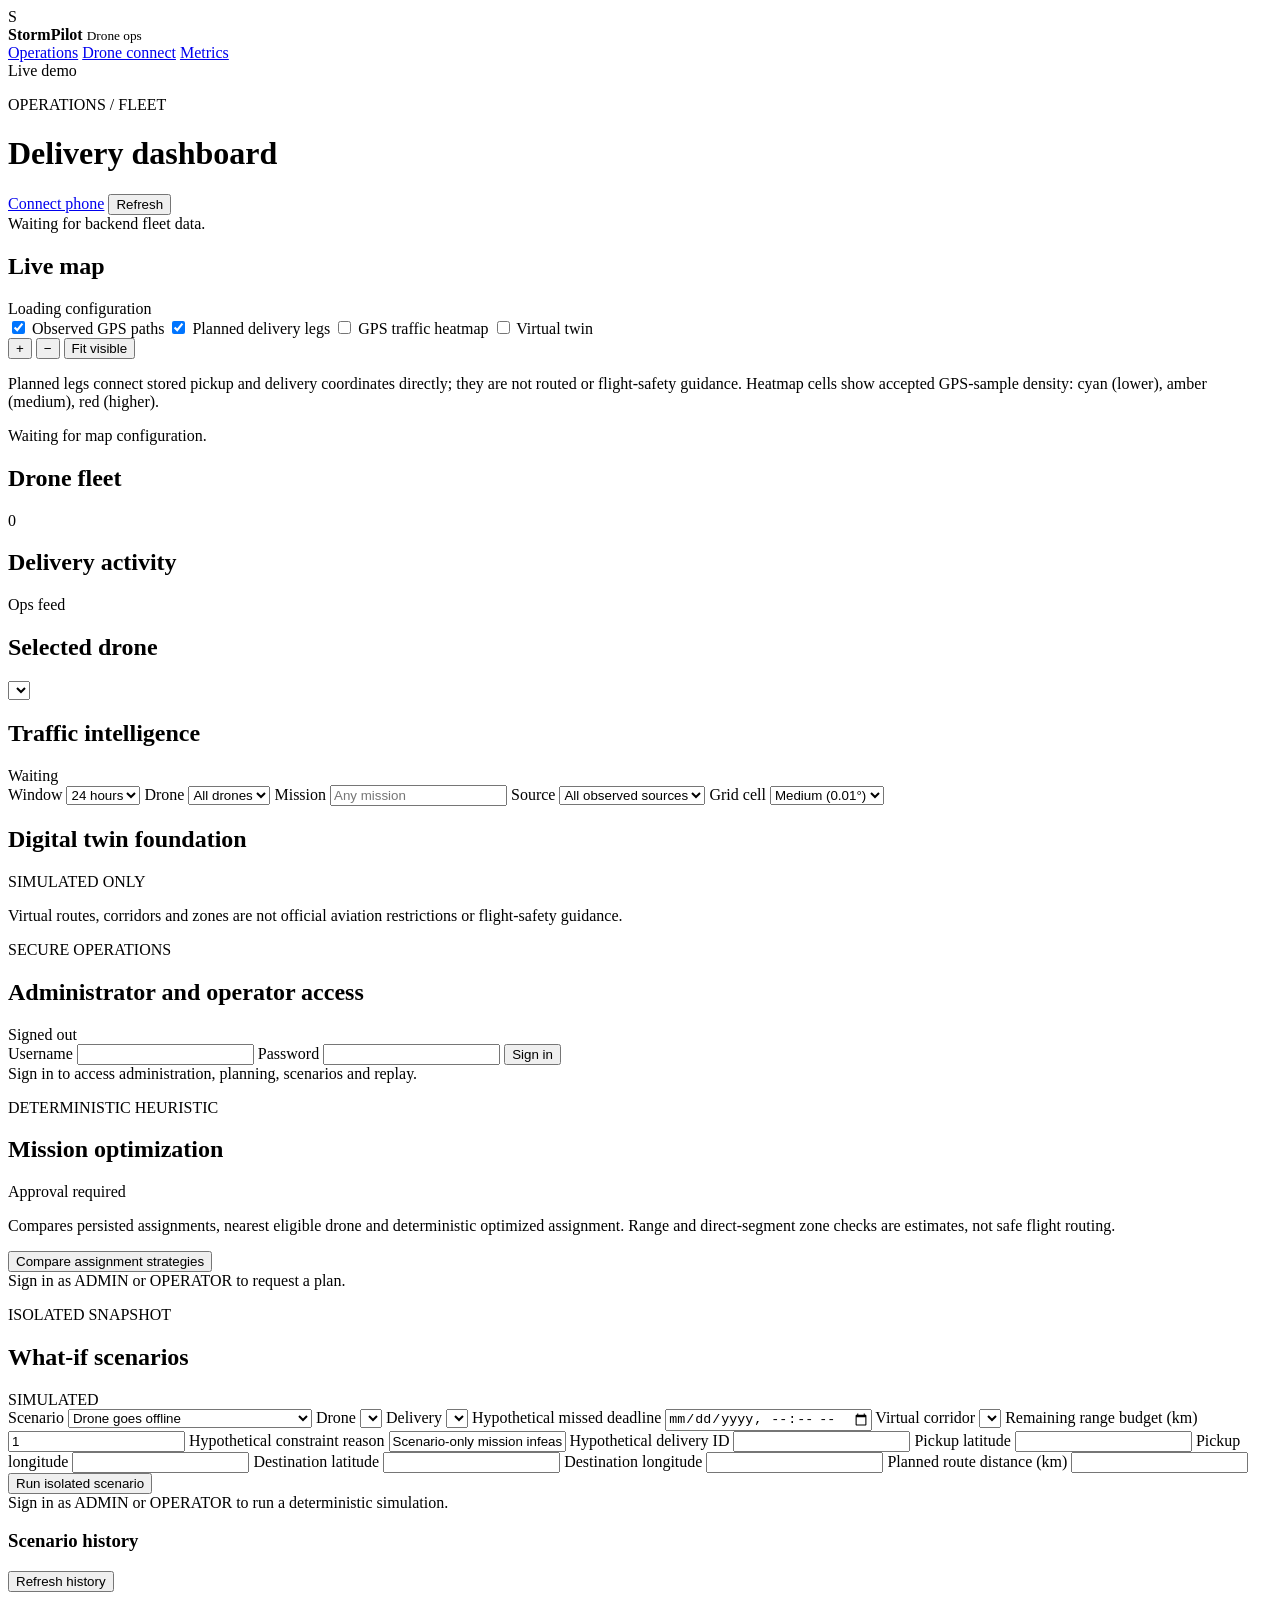
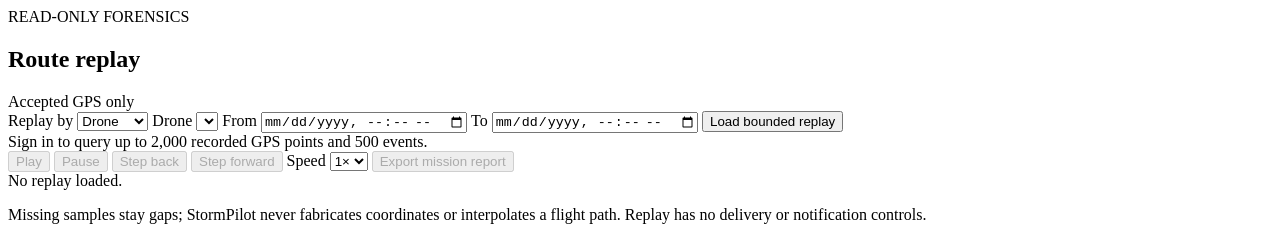
==== commit 1e92d173: "feat: add authenticated planning and mission replay Co-authored-by: Copilot <223556219+Copilot@users" ====
--- a/app/static/index.html
+++ b/app/static/index.html
@@ -125,6 +125,104 @@
         <p id="twinWarning" class="muted-copy">Virtual routes, corridors and zones are not official aviation restrictions or flight-safety guidance.</p>
         <div id="twinSummary" class="traffic-summary"></div>
       </section>
+
+      <section class="panel workbench-panel" aria-labelledby="authHeading">
+        <div class="panel-header">
+          <div><p class="eyebrow">SECURE OPERATIONS</p><h2 id="authHeading">Administrator and operator access</h2></div>
+          <span id="authRole" class="pill neutral">Signed out</span>
+        </div>
+        <form id="loginForm" class="workbench-form">
+          <label>Username <input id="loginUsername" name="username" autocomplete="username" required maxlength="64"></label>
+          <label>Password <input id="loginPassword" name="password" type="password" autocomplete="current-password" required maxlength="1024"></label>
+          <button class="button primary" type="submit">Sign in</button>
+        </form>
+        <div class="inline-actions">
+          <button id="logoutButton" class="button secondary" type="button" hidden>Sign out</button>
+          <span id="authMessage" class="muted-copy" role="status">Sign in to access administration, planning, scenarios and replay.</span>
+        </div>
+      </section>
+
+      <section id="userManagement" class="panel workbench-panel" hidden>
+        <div class="panel-header"><h2>Administration · user management</h2><span class="pill neutral">ADMIN only</span></div>
+        <form id="userCreateForm" class="workbench-form">
+          <label>Username <input id="newUsername" required minlength="3" maxlength="64" autocomplete="off"></label>
+          <label>Temporary password <input id="newPassword" type="password" required minlength="12" maxlength="1024" autocomplete="new-password"></label>
+          <label>Role <select id="newRole"><option>VIEWER</option><option>OPERATOR</option><option>ADMIN</option></select></label>
+          <button class="button primary" type="submit">Create account</button>
+        </form>
+        <div id="userMessage" class="status-block" role="status" hidden></div>
+        <div id="userList" class="user-list" aria-live="polite"></div>
+      </section>
+
+      <section class="panel workbench-panel">
+        <div class="panel-header"><div><p class="eyebrow">DETERMINISTIC HEURISTIC</p><h2>Mission optimization</h2></div><span class="pill neutral">Approval required</span></div>
+        <p class="muted-copy">Compares persisted assignments, nearest eligible drone and deterministic optimized assignment. Range and direct-segment zone checks are estimates, not safe flight routing.</p>
+        <div class="inline-actions">
+          <button id="optimizeButton" class="button primary" type="button">Compare assignment strategies</button>
+          <button id="applyOptimizationButton" class="button secondary" type="button" hidden>Approve and apply recommendation</button>
+        </div>
+        <div id="optimizerMessage" class="status-block" role="status">Sign in as ADMIN or OPERATOR to request a plan.</div>
+        <div id="optimizerResults" class="traffic-summary" aria-live="polite"></div>
+      </section>
+
+      <section class="panel workbench-panel">
+        <div class="panel-header"><div><p class="eyebrow">ISOLATED SNAPSHOT</p><h2>What-if scenarios</h2></div><span class="pill warning">SIMULATED</span></div>
+        <form id="scenarioForm" class="workbench-form">
+          <label>Scenario
+            <select id="scenarioType">
+              <option value="drone_offline">Drone goes offline</option>
+              <option value="deadline_missed">Delivery deadline missed</option>
+              <option value="corridor_unavailable">Virtual corridor unavailable</option>
+              <option value="range_limit">Drone approaches range limit</option>
+              <option value="shared_corridor">Two drones approach shared corridor</option>
+              <option value="mission_infeasible">Mission becomes infeasible</option>
+              <option value="high_priority_delivery">New high-priority delivery</option>
+            </select>
+          </label>
+          <label class="scenario-field" data-scenario-fields="drone_offline range_limit">Drone <select id="scenarioDrone"></select></label>
+          <label class="scenario-field" data-scenario-fields="deadline_missed mission_infeasible">Delivery <select id="scenarioDelivery"></select></label>
+          <label class="scenario-field" data-scenario-fields="deadline_missed">Hypothetical missed deadline <input id="scenarioDeadline" type="datetime-local"></label>
+          <label class="scenario-field" data-scenario-fields="corridor_unavailable">Virtual corridor <select id="scenarioCorridor"></select></label>
+          <label class="scenario-field" data-scenario-fields="range_limit">Remaining range budget (km) <input id="scenarioRange" type="number" min="0.01" step="0.1" value="1"></label>
+          <label class="scenario-field" data-scenario-fields="mission_infeasible">Hypothetical constraint reason <input id="scenarioReason" maxlength="200" value="Scenario-only mission infeasibility"></label>
+          <label class="scenario-field" data-scenario-fields="high_priority_delivery">Hypothetical delivery ID <input id="hypotheticalDelivery" maxlength="64"></label>
+          <label class="scenario-field" data-scenario-fields="high_priority_delivery">Pickup latitude <input id="hypotheticalPickupLat" type="number" min="-90" max="90" step="any"></label>
+          <label class="scenario-field" data-scenario-fields="high_priority_delivery">Pickup longitude <input id="hypotheticalPickupLng" type="number" min="-180" max="180" step="any"></label>
+          <label class="scenario-field" data-scenario-fields="high_priority_delivery">Destination latitude <input id="hypotheticalDestinationLat" type="number" min="-90" max="90" step="any"></label>
+          <label class="scenario-field" data-scenario-fields="high_priority_delivery">Destination longitude <input id="hypotheticalDestinationLng" type="number" min="-180" max="180" step="any"></label>
+          <label class="scenario-field" data-scenario-fields="high_priority_delivery">Planned route distance (km) <input id="hypotheticalRouteKm" type="number" min="0.01" step="0.1"></label>
+          <button class="button primary" type="submit">Run isolated scenario</button>
+        </form>
+        <div id="scenarioMessage" class="status-block" role="status">Sign in as ADMIN or OPERATOR to run a deterministic simulation.</div>
+        <div id="scenarioResult" class="traffic-summary" aria-live="polite"></div>
+        <div class="panel-header subpanel-header"><h3>Scenario history</h3><button id="refreshScenarios" class="button secondary" type="button">Refresh history</button></div>
+        <div id="scenarioHistory" class="traffic-summary"></div>
+      </section>
+
+      <section class="panel workbench-panel">
+        <div class="panel-header"><div><p class="eyebrow">READ-ONLY FORENSICS</p><h2>Route replay</h2></div><span class="pill neutral">Accepted GPS only</span></div>
+        <form id="replayForm" class="workbench-form">
+          <label>Replay by <select id="replayTarget"><option value="drone">Drone</option><option value="delivery">Delivery</option></select></label>
+          <label id="replayDroneField">Drone <select id="replayDrone"></select></label>
+          <label id="replayDeliveryField" hidden>Delivery <select id="replayDelivery"></select></label>
+          <label>From <input id="replayFrom" type="datetime-local" required></label>
+          <label>To <input id="replayTo" type="datetime-local" required></label>
+          <button class="button primary" type="submit">Load bounded replay</button>
+        </form>
+        <div id="replayMessage" class="status-block" role="status">Sign in to query up to 2,000 recorded GPS points and 500 events.</div>
+        <div class="inline-actions replay-controls">
+          <button id="replayPlay" class="button secondary" type="button" disabled>Play</button>
+          <button id="replayPause" class="button secondary" type="button" disabled>Pause</button>
+          <button id="replayBack" class="button secondary" type="button" disabled>Step back</button>
+          <button id="replayForward" class="button secondary" type="button" disabled>Step forward</button>
+          <label>Speed <select id="replaySpeed"><option value="1">1×</option><option value="2">2×</option><option value="4">4×</option></select></label>
+          <button id="replayReport" class="button secondary" type="button" disabled>Export mission report</button>
+        </div>
+        <div id="replayPosition" class="muted-copy" aria-live="polite">No replay loaded.</div>
+        <div id="replayTimeline" class="replay-timeline" aria-label="Replay progress"></div>
+        <div id="replayEvents" class="traffic-summary"></div>
+        <p class="muted-copy">Missing samples stay gaps; StormPilot never fabricates coordinates or interpolates a flight path. Replay has no delivery or notification controls.</p>
+      </section>
     </main>
   </div>
 
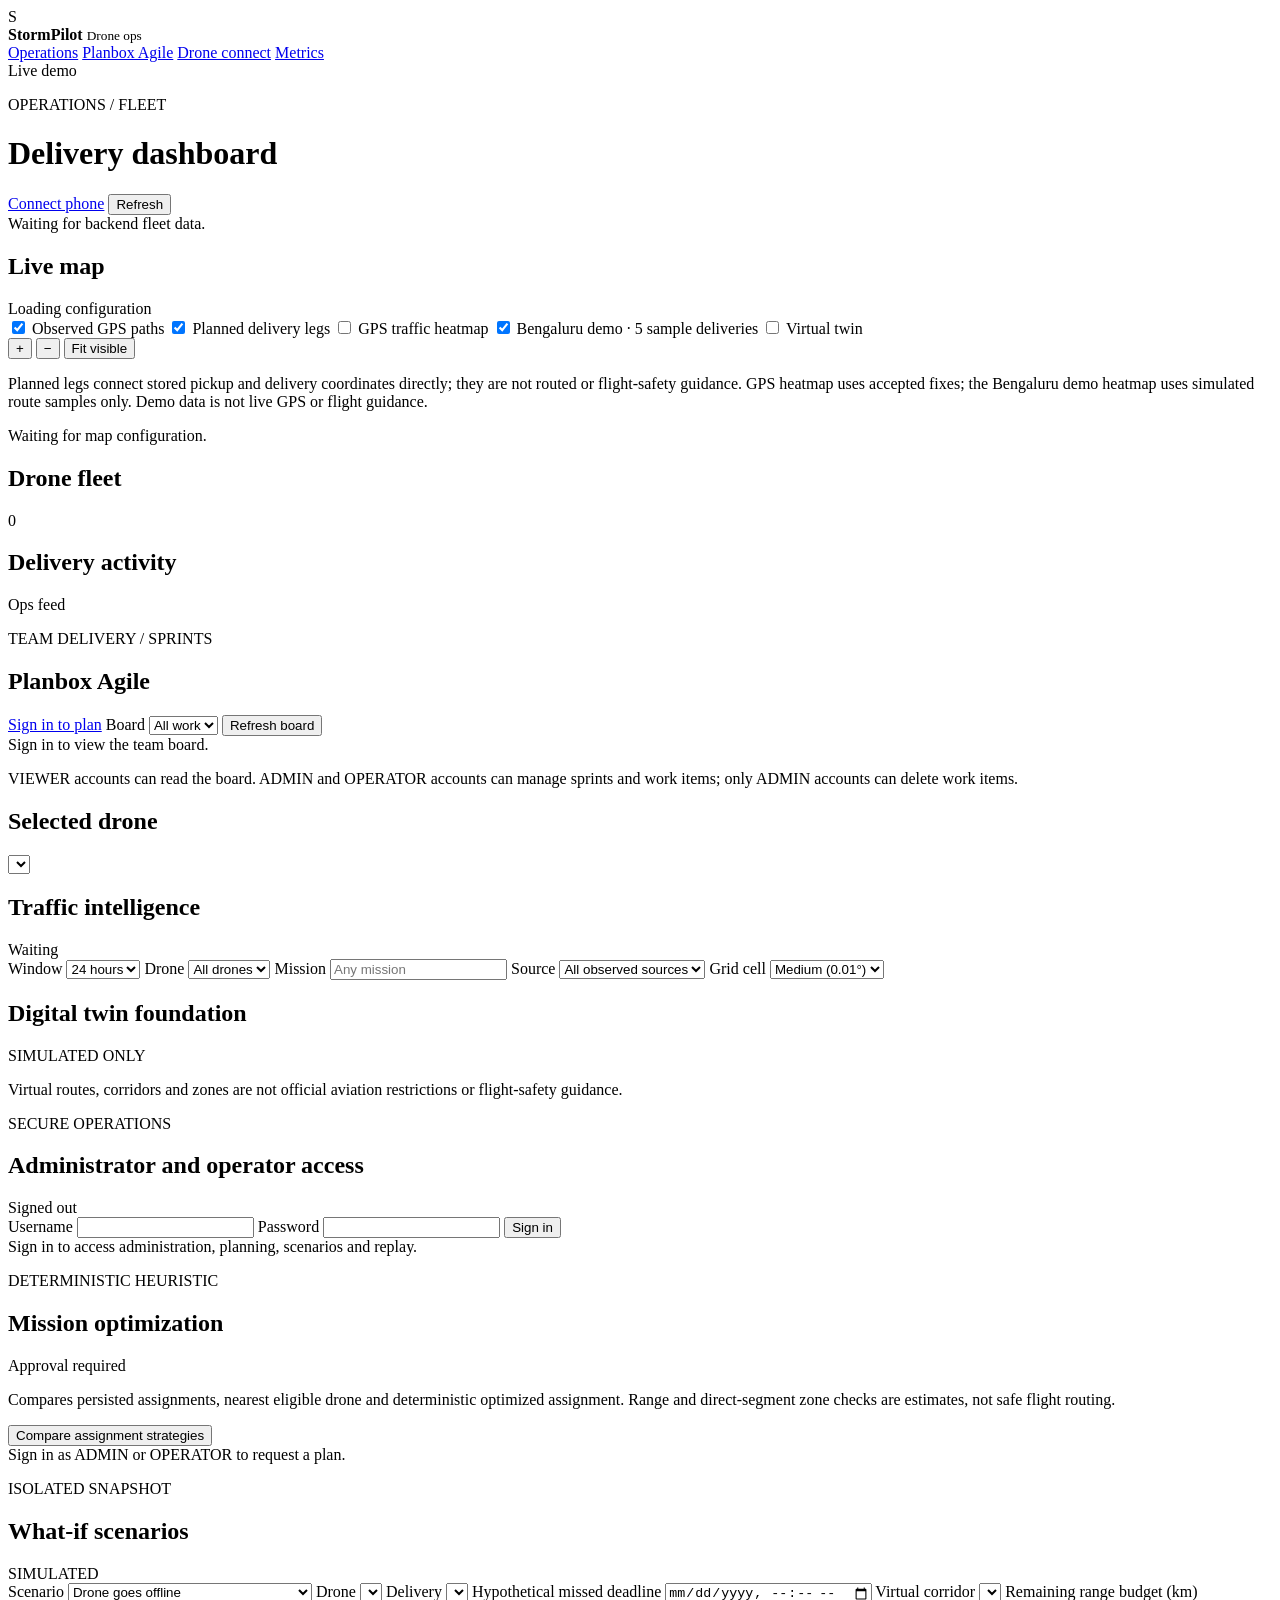
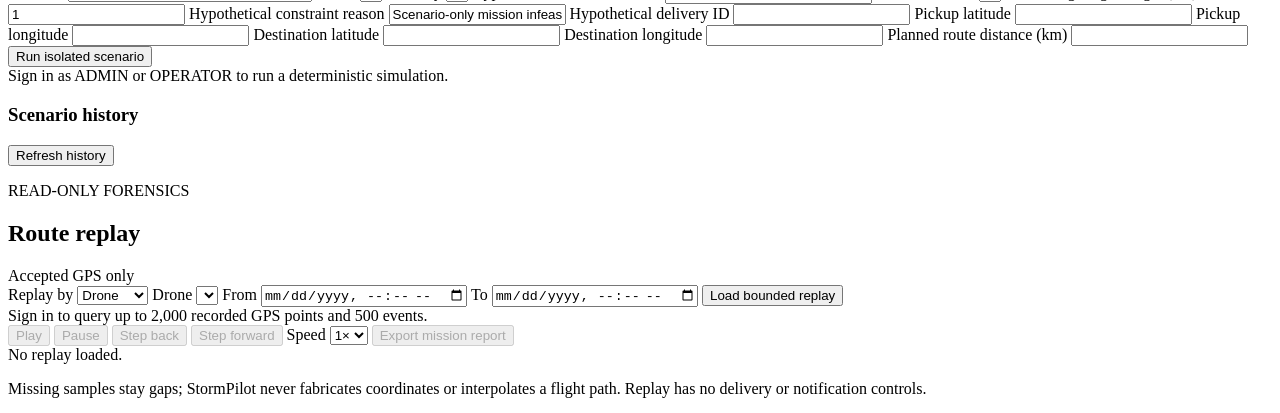
==== commit 059b91fd: "feat: add agile planning and Bengaluru demo Co-authored-by: Copilot <223556219+Copilot@users.noreply" ====
--- a/app/static/index.html
+++ b/app/static/index.html
@@ -5,6 +5,7 @@
   <meta name="viewport" content="width=device-width, initial-scale=1">
   <meta name="theme-color" content="#0b1220">
   <title>StormPilot Fleet Operations</title>
+  <link rel="icon" href="/static/favicon.svg" type="image/svg+xml">
   <link rel="stylesheet" href="/static/style.css">
 </head>
 <body>
@@ -19,6 +20,7 @@
       </div>
       <nav>
         <a class="nav-item active" href="/ui">Operations</a>
+        <a class="nav-item" href="#agileBoard">Planbox Agile</a>
         <a class="nav-item" href="/drone/connect">Drone connect</a>
         <a class="nav-item" href="/metrics">Metrics</a>
       </nav>
@@ -52,6 +54,7 @@
           <label><input id="showObservedRoutes" type="checkbox" checked> Observed GPS paths</label>
           <label><input id="showPlannedRoutes" type="checkbox" checked> Planned delivery legs</label>
           <label><input id="showTraffic" type="checkbox"> GPS traffic heatmap</label>
+          <label><input id="showBengaluruDemo" type="checkbox" checked> Bengaluru demo · 5 sample deliveries</label>
           <label><input id="showTwin" type="checkbox"> Virtual twin</label>
           <div class="map-actions">
             <button id="zoomIn" class="button secondary" type="button" aria-label="Zoom in">+</button>
@@ -59,9 +62,10 @@
             <button id="fitMap" class="button secondary" type="button">Fit visible</button>
           </div>
         </div>
-        <p class="muted-copy map-note">Planned legs connect stored pickup and delivery coordinates directly; they are not routed or flight-safety guidance. Heatmap cells show accepted GPS-sample density: cyan (lower), amber (medium), red (higher).</p>
+        <p class="muted-copy map-note">Planned legs connect stored pickup and delivery coordinates directly; they are not routed or flight-safety guidance. GPS heatmap uses accepted fixes; the Bengaluru demo heatmap uses simulated route samples only. Demo data is not live GPS or flight guidance.</p>
         <div id="mapMessage" class="status-block" role="status">Waiting for map configuration.</div>
         <div id="map" aria-label="Google map of drone fleet"></div>
+        <div id="bengaluruDemoList" class="bengaluru-demo-list" aria-live="polite"></div>
       </section>
 
       <section class="content-grid">
@@ -80,6 +84,56 @@
           </div>
           <div id="deliveryList" class="delivery-list"></div>
         </section>
+      </section>
+
+      <section id="agileBoard" class="panel agile-panel" aria-labelledby="agileHeading">
+        <div class="panel-header">
+          <div><p class="eyebrow">TEAM DELIVERY / SPRINTS</p><h2 id="agileHeading">Planbox Agile</h2></div>
+          <div class="inline-actions agile-header-actions">
+            <a id="agileSignInLink" class="button secondary" href="#authHeading">Sign in to plan</a>
+            <label class="agile-sprint-filter">Board
+              <select id="agileSprintFilter" aria-label="Filter Agile board by sprint">
+                <option value="all">All work</option>
+              </select>
+            </label>
+            <button id="refreshAgileBoard" class="button secondary" type="button">Refresh board</button>
+          </div>
+        </div>
+        <div id="agileMessage" class="status-block" role="status">Sign in to view the team board.</div>
+        <div id="agileSummary" class="agile-summary" aria-live="polite"></div>
+        <div id="agileSprintManage" class="agile-sprint-manage" hidden>
+          <div><strong id="agileSprintName"></strong><span id="agileSprintInfo" class="muted-copy"></span></div>
+          <div class="inline-actions">
+            <button id="startAgileSprint" class="button secondary" type="button" hidden>Start sprint</button>
+            <button id="completeAgileSprint" class="button secondary" type="button" hidden>Complete sprint</button>
+          </div>
+        </div>
+        <div class="agile-columns" id="agileColumns" aria-live="polite"></div>
+
+        <div class="agile-forms">
+          <form id="agileTaskForm" class="workbench-form agile-form" hidden>
+            <h3>Add work item</h3>
+            <label>Title <input name="title" required maxlength="160" placeholder="What needs to be done?"></label>
+            <label>Description <textarea name="description" maxlength="2000" rows="2" placeholder="Add useful context"></textarea></label>
+            <label>Priority
+              <select name="priority"><option>LOW</option><option selected>NORMAL</option><option>HIGH</option><option>URGENT</option></select>
+            </label>
+            <label>Story points <input name="story_points" type="number" min="1" max="100" step="1" inputmode="numeric" placeholder="Optional"></label>
+            <label>Assignee <select name="assignee_id"><option value="">Unassigned</option></select></label>
+            <label>Sprint <select name="sprint_id"><option value="">Backlog</option></select></label>
+            <button class="button primary" type="submit">Create work item</button>
+          </form>
+
+          <form id="agileSprintForm" class="workbench-form agile-form" hidden>
+            <h3>Create sprint</h3>
+            <label>Sprint name <input name="name" required maxlength="80" placeholder="Sprint 1"></label>
+            <label>Goal <input name="goal" maxlength="500" placeholder="Sprint outcome"></label>
+            <label>Starts <input name="starts_on" type="date"></label>
+            <label>Ends <input name="ends_on" type="date"></label>
+            <button class="button secondary" type="submit">Create sprint</button>
+          </form>
+        </div>
+        <p class="muted-copy agile-permissions">VIEWER accounts can read the board. ADMIN and OPERATOR accounts can manage sprints and work items; only ADMIN accounts can delete work items.</p>
       </section>
 
       <section class="content-grid intelligence-grid">
